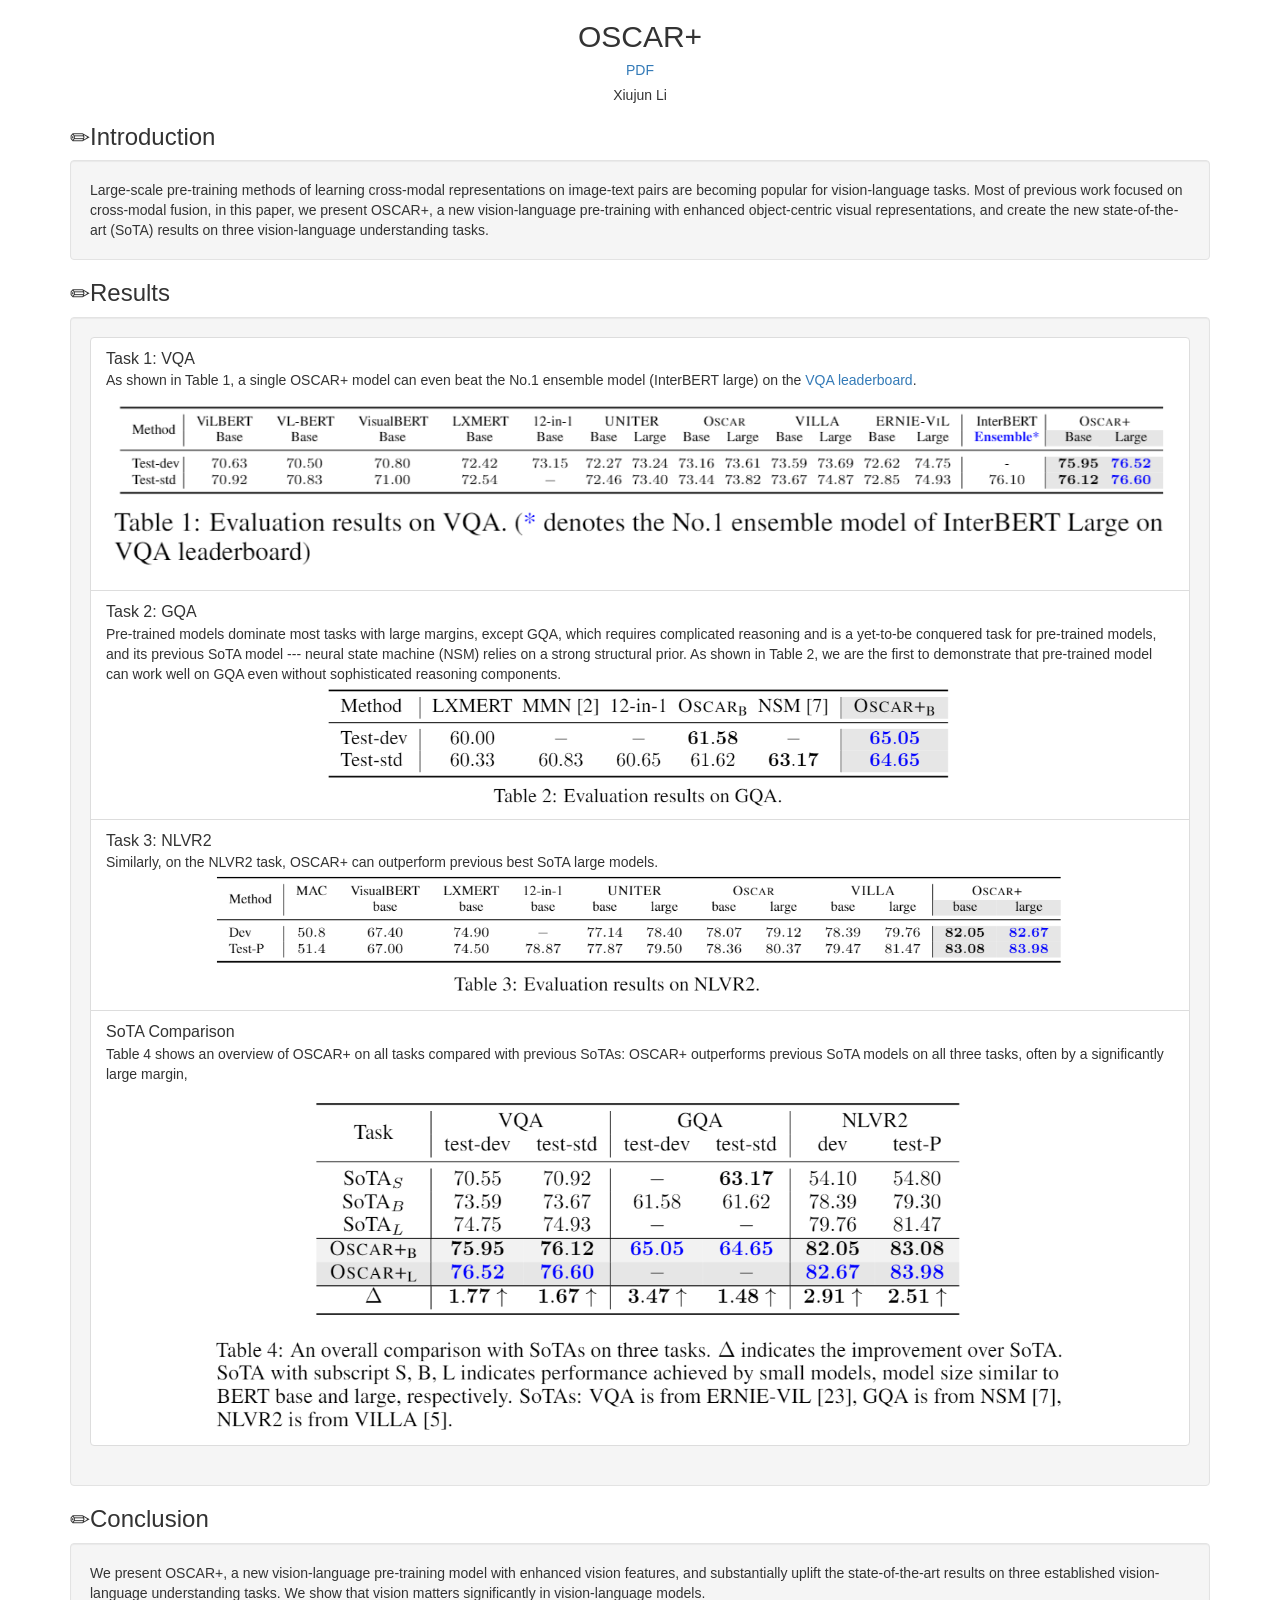
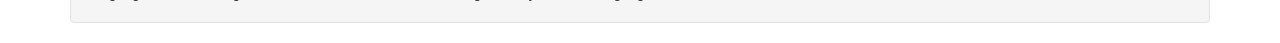
==== projects/oscar_plus.html @ 681ca514 "add oscar+" ====
<!DOCTYPE html>
<html lang="en">
	<head>
		<meta http-equiv="Content-Type" content="text/html; charset=UTF-8">
    	<meta charset="utf-8">
    	<meta http-equiv="X-UA-Compatible" content="IE=edge">
    	<meta name="viewport" content="width=device-width, initial-scale=1">
    	<meta name="description" content="OSCAR+">
    	<meta name="author" content="Xiujun Li">

    	<title>Xiujun Li</title>

      <style>
      .img-container {
        text-align: center;
      }
      </style>
		
    	<link href="../css/bootstrap.min.css" rel="stylesheet">
    	<link rel="stylesheet" href="../css/font-awesome.css">
    	<link rel="stylesheet" href="../css/bootstrap-social.css">
  	</head>
  
  <body>
    <div class="container">
      <!--
      <h2 class="text-center">
	       <img src="../imgs/index_circle.png" class="img-circle" alt="Xiujun Li">
      </h2>
      -->
     
      <h2 class="text-center">OSCAR+</h2>
      
      <!-- h4 class="text-center">
          Deep Learning, Deep Reinforcement Learning
      </h4 -->
      <h5 class="text-center">
          <a href="./oscar/cs599_oscar_plus.pdf" target="_blank">PDF</a>
      </h5>
      <h5 class="text-center">
          Xiujun Li
      </h5>
      
      
      <!-- 
      <h5 class="text-center" style='color:#888; font-weight:normal;'>
      	I am working at <a href="https://www.microsoft.com/en-us/research/lab/microsoft-research-ai/" target="_blank">MSR AI</a>, and <a href="https://www.cs.washington.edu/research/nlp" target="_blank">UW CSE</a> with <a href="https://homes.cs.washington.edu/~yejin/" target="_blank">Yejin Choi</a>.
      </h5>
      -->

      <!--
      <h5 class="text-center" style='color:#888; font-weight:normal;'><a href="https://scholar.google.com/citations?user=SW_WaQ0AAAAJ&hl=en" target="_blank">Google Scholar</a>
      </h5>
      -->

      <h3><span class="glyphicon glyphicon-pencil"></span>Introduction</h3>

      <div class="well">
        Large-scale pre-training methods of learning cross-modal representations on image-text pairs are becoming popular for vision-language tasks. Most of previous work focused on cross-modal fusion, in this paper, we present OSCAR+, a new vision-language pre-training with enhanced object-centric visual representations, and create the new state-of-the-art (SoTA) results on three vision-language understanding tasks.
      </div>

      <h3><span class="glyphicon glyphicon-pencil"></span>Results</h3>

      <div class="well">
        <ul class="list-group">
          <li class="list-group-item">
            <span style="font-size:12pt">Task 1: VQA</span><br>
            As shown in Table 1, a single OSCAR+ model can even beat the No.1 ensemble model (InterBERT large) on the <a href="https://eval.ai/web/challenges/challenge-page/514/leaderboard/1386">VQA leaderboard</a>.

            <div class="img-container">
            <img src="./oscar/vqa_results.PNG" alt="VQA results"  width=100% height=100%>
            </div>
          </li>

          <li class="list-group-item">
            <span style="font-size:12pt">Task 2: GQA</span><br>
            Pre-trained models dominate most tasks with large margins, except GQA, which requires complicated reasoning and is a yet-to-be conquered task for pre-trained models, and its previous SoTA model --- neural state machine (NSM) relies on a strong structural prior. As shown in Table 2, we are the first to demonstrate that pre-trained model can work well on GQA even without sophisticated reasoning components.

            <div class="img-container">
            <img src="./oscar/gqa_results.PNG" alt="GQA results"  width=60% height=60%>
            </div>
          </li>
          

          <li class="list-group-item">
            <span style="font-size:12pt">Task 3: NLVR2</span><br>
            Similarly, on the NLVR2 task, OSCAR+ can outperform previous best SoTA large models.

            <div class="img-container">
            <img src="./oscar/nlvr2_results.PNG" alt="NLVR2 results" width=80% height=80%>
            </div>
          </li>

          <li class="list-group-item">
            <span style="font-size:12pt">SoTA Comparison</span><br>
            Table 4 shows an overview of OSCAR+ on all tasks compared with previous SoTAs: OSCAR+ outperforms previous SoTA models on all three tasks, often by a significantly large margin,

            <div class="img-container">
            <img src="./oscar/overall_results.PNG" alt="overall results" width=80% height=80%>
            </div>
          </li>
        </ul>
      </div>

      <h3><span class="glyphicon glyphicon-pencil"></span>Conclusion</h3>
      
      <div class="well">
        We present OSCAR+, a new vision-language pre-training model with enhanced vision features, and substantially uplift the state-of-the-art results on three established vision-language understanding tasks. We show that vision matters significantly in vision-language models.
      </div>
      
      
     
    <!-- Placed at the end of the document so the pages load faster -->
    <script src="https://ajax.googleapis.com/ajax/libs/jquery/1.11.2/jquery.min.js"></script>
    <script src="./css/bootstrap.min.js"></script>
  
<object id="__symantecPKIClientMessenger" style="display: none;"></object><span id="__symantecPKIClientDetector" style="display: none;">__PRESENT</span></body></html>
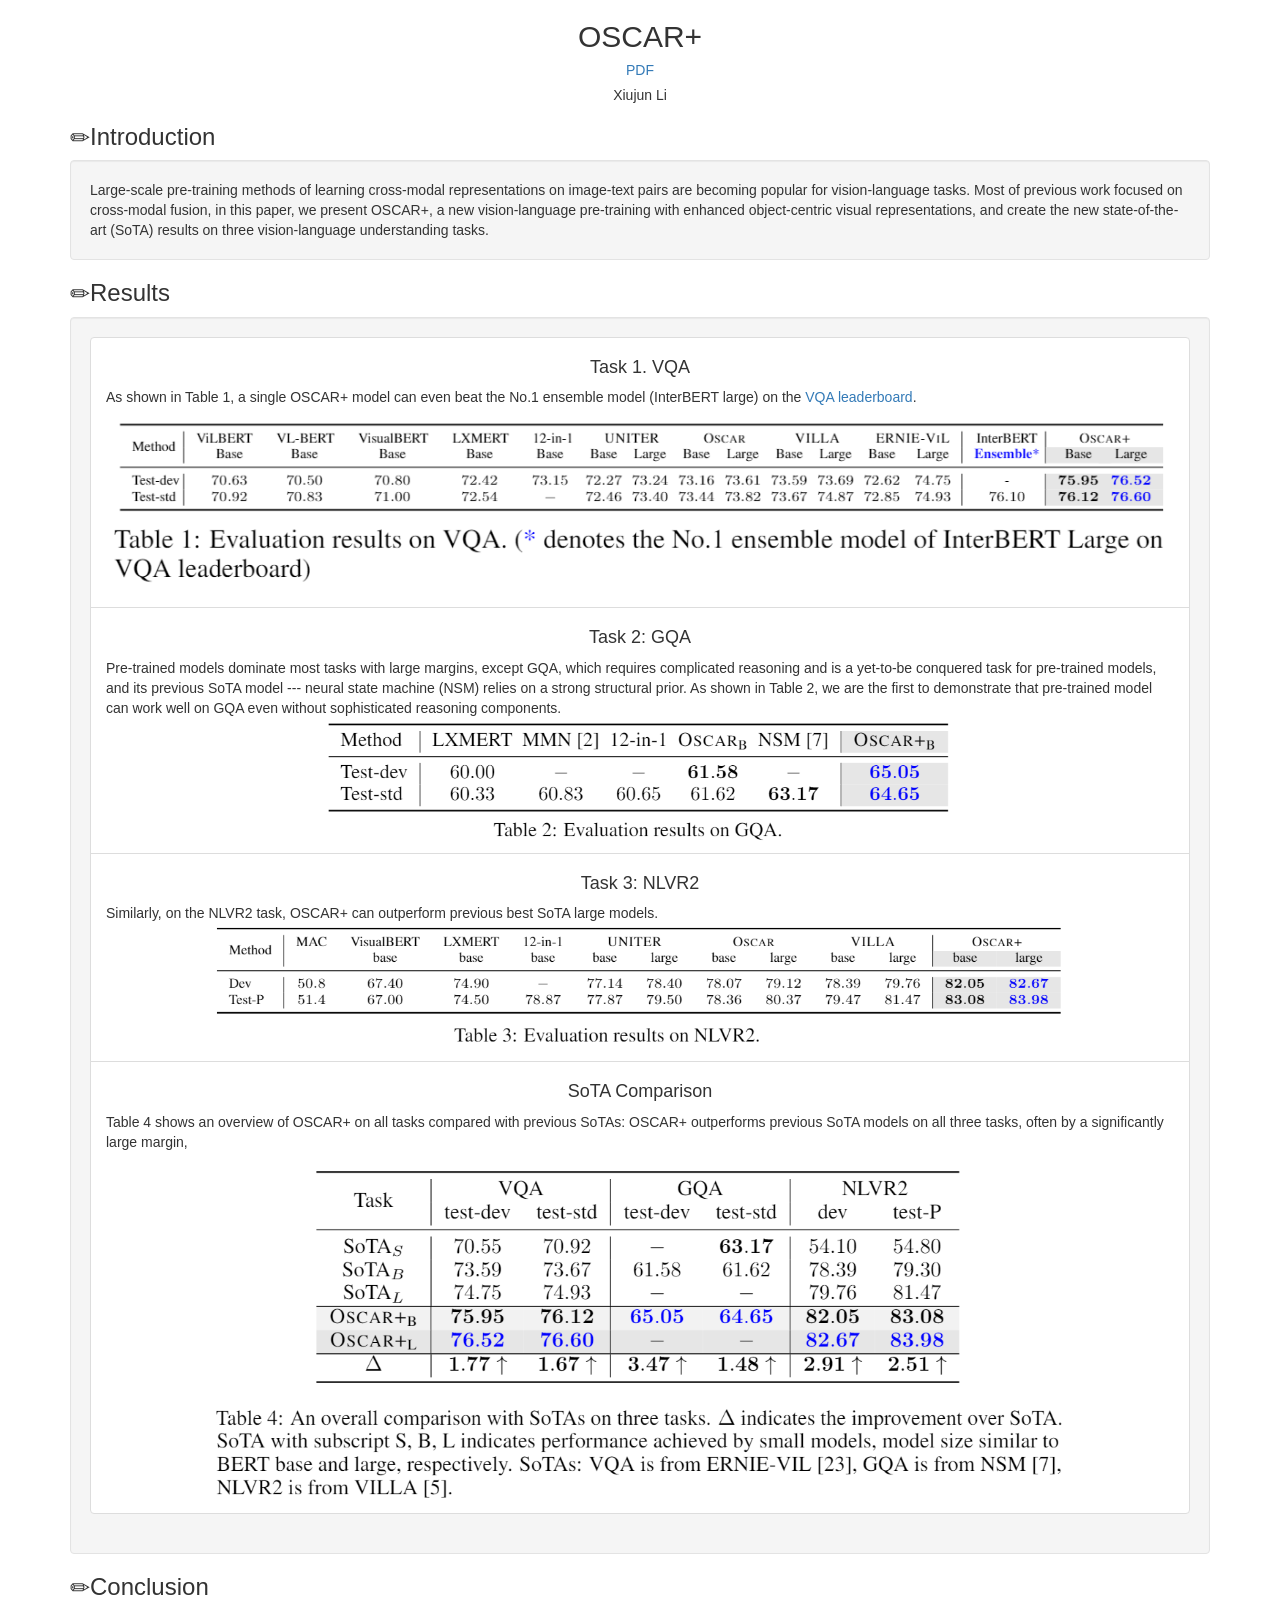
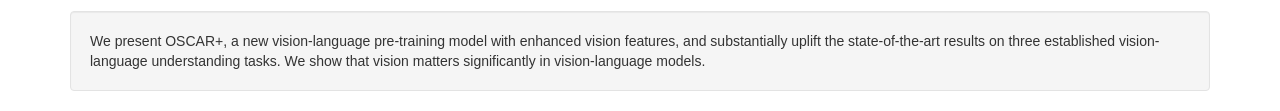
==== commit 129ed208: "add oscar+" ====
--- a/projects/oscar_plus.html
+++ b/projects/oscar_plus.html
@@ -64,7 +64,7 @@
       <div class="well">
         <ul class="list-group">
           <li class="list-group-item">
-            <span style="font-size:12pt">Task 1: VQA</span><br>
+            <h4 class="text-center">Task 1. VQA</h4>
             As shown in Table 1, a single OSCAR+ model can even beat the No.1 ensemble model (InterBERT large) on the <a href="https://eval.ai/web/challenges/challenge-page/514/leaderboard/1386">VQA leaderboard</a>.
 
             <div class="img-container">
@@ -73,7 +73,7 @@
           </li>
 
           <li class="list-group-item">
-            <span style="font-size:12pt">Task 2: GQA</span><br>
+            <h4 class="text-center">Task 2: GQA</h4>
             Pre-trained models dominate most tasks with large margins, except GQA, which requires complicated reasoning and is a yet-to-be conquered task for pre-trained models, and its previous SoTA model --- neural state machine (NSM) relies on a strong structural prior. As shown in Table 2, we are the first to demonstrate that pre-trained model can work well on GQA even without sophisticated reasoning components.
 
             <div class="img-container">
@@ -83,7 +83,7 @@
           
 
           <li class="list-group-item">
-            <span style="font-size:12pt">Task 3: NLVR2</span><br>
+            <h4 class="text-center">Task 3: NLVR2</h4>
             Similarly, on the NLVR2 task, OSCAR+ can outperform previous best SoTA large models.
 
             <div class="img-container">
@@ -92,7 +92,7 @@
           </li>
 
           <li class="list-group-item">
-            <span style="font-size:12pt">SoTA Comparison</span><br>
+            <h4 class="text-center">SoTA Comparison</h4>
             Table 4 shows an overview of OSCAR+ on all tasks compared with previous SoTAs: OSCAR+ outperforms previous SoTA models on all three tasks, often by a significantly large margin,
 
             <div class="img-container">
@@ -103,7 +103,7 @@
       </div>
 
       <h3><span class="glyphicon glyphicon-pencil"></span>Conclusion</h3>
-      
+
       <div class="well">
         We present OSCAR+, a new vision-language pre-training model with enhanced vision features, and substantially uplift the state-of-the-art results on three established vision-language understanding tasks. We show that vision matters significantly in vision-language models.
       </div>
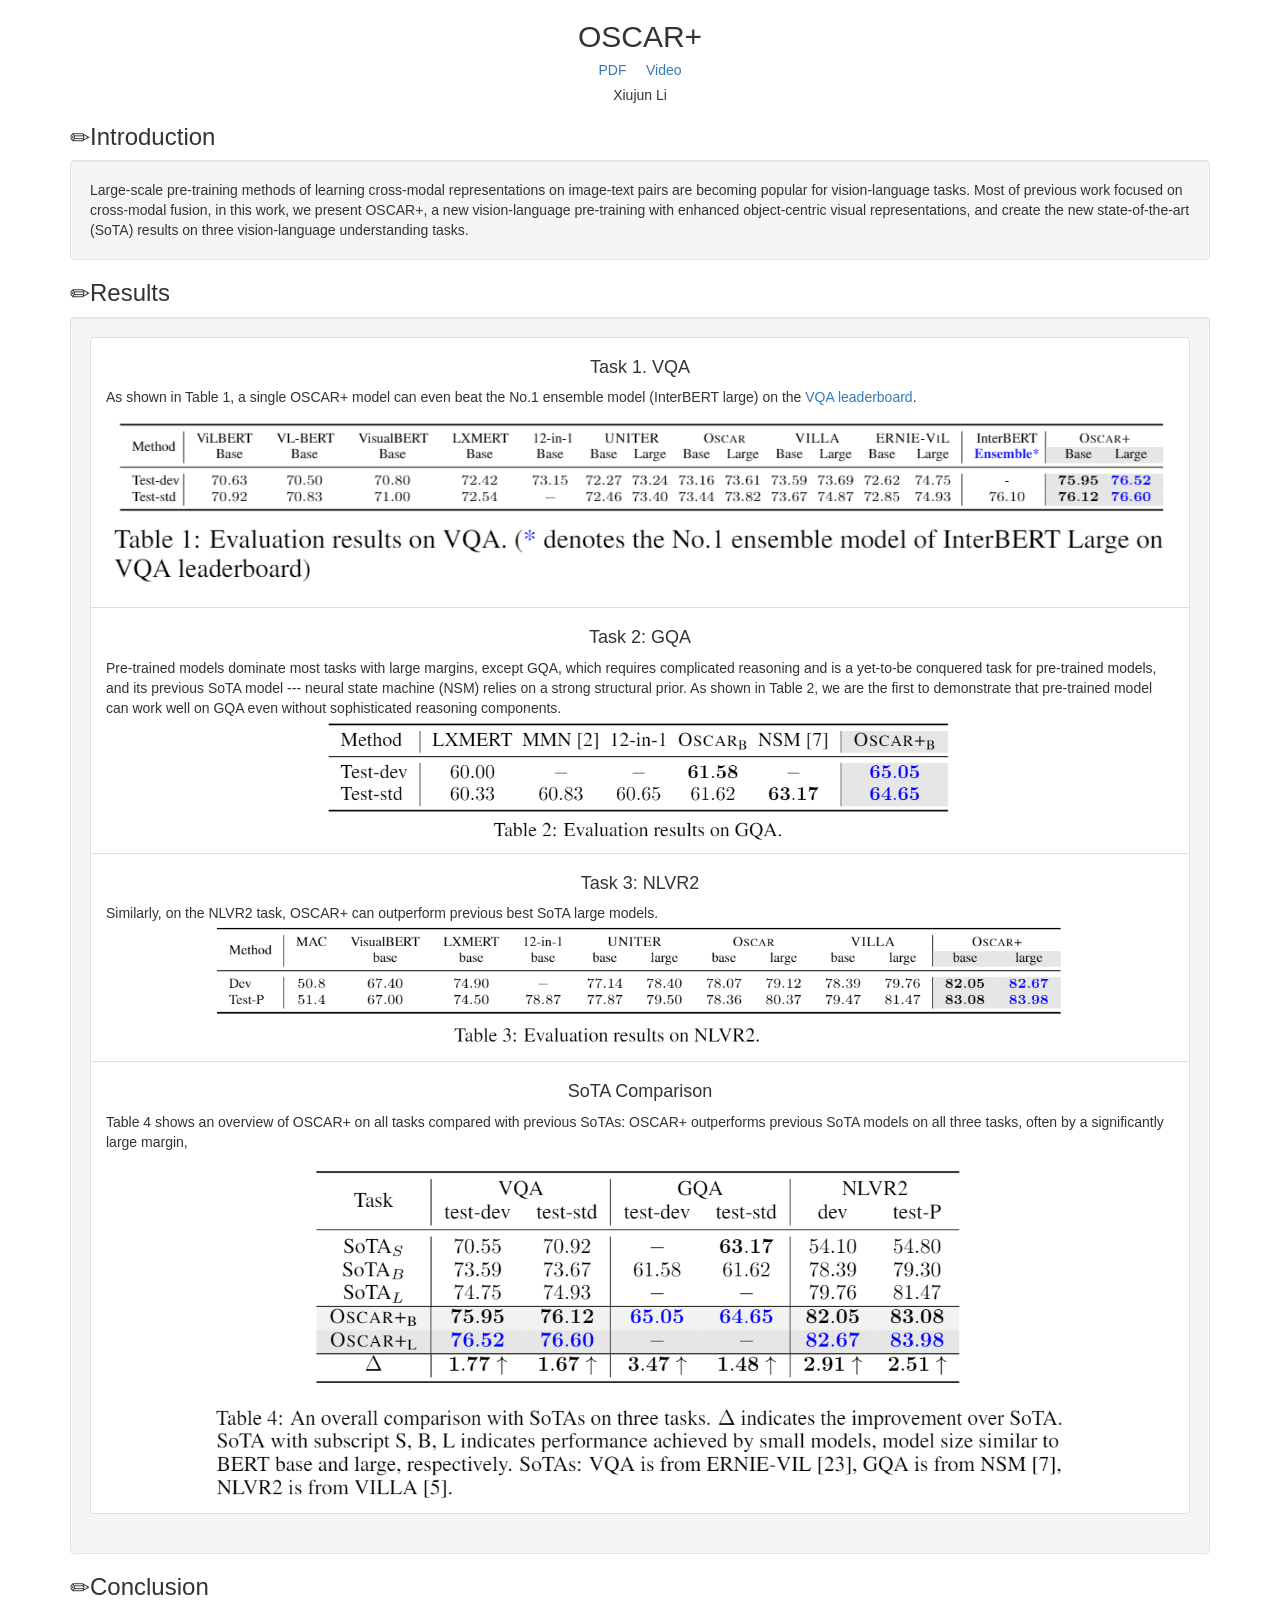
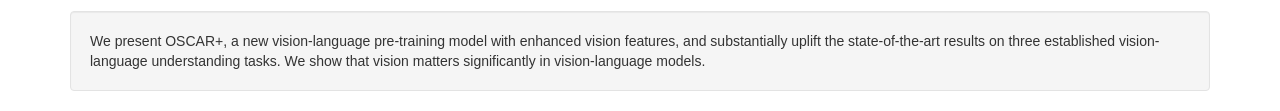
==== commit 7960a819: "add oscar+" ====
--- a/projects/oscar_plus.html
+++ b/projects/oscar_plus.html
@@ -35,7 +35,7 @@
           Deep Learning, Deep Reinforcement Learning
       </h4 -->
       <h5 class="text-center">
-          <a href="./oscar/cs599_oscar_plus.pdf" target="_blank">PDF</a>
+          <a href="./oscar/cs599_oscar_plus.pdf" target="_blank">PDF</a> &nbsp;&nbsp;&nbsp; <a href="./oscar/cs599_oscar_plus.pdf" target="_blank">Video</a>
       </h5>
       <h5 class="text-center">
           Xiujun Li
@@ -56,7 +56,7 @@
       <h3><span class="glyphicon glyphicon-pencil"></span>Introduction</h3>
 
       <div class="well">
-        Large-scale pre-training methods of learning cross-modal representations on image-text pairs are becoming popular for vision-language tasks. Most of previous work focused on cross-modal fusion, in this paper, we present OSCAR+, a new vision-language pre-training with enhanced object-centric visual representations, and create the new state-of-the-art (SoTA) results on three vision-language understanding tasks.
+        Large-scale pre-training methods of learning cross-modal representations on image-text pairs are becoming popular for vision-language tasks. Most of previous work focused on cross-modal fusion, in this work, we present OSCAR+, a new vision-language pre-training with enhanced object-centric visual representations, and create the new state-of-the-art (SoTA) results on three vision-language understanding tasks.
       </div>
 
       <h3><span class="glyphicon glyphicon-pencil"></span>Results</h3>
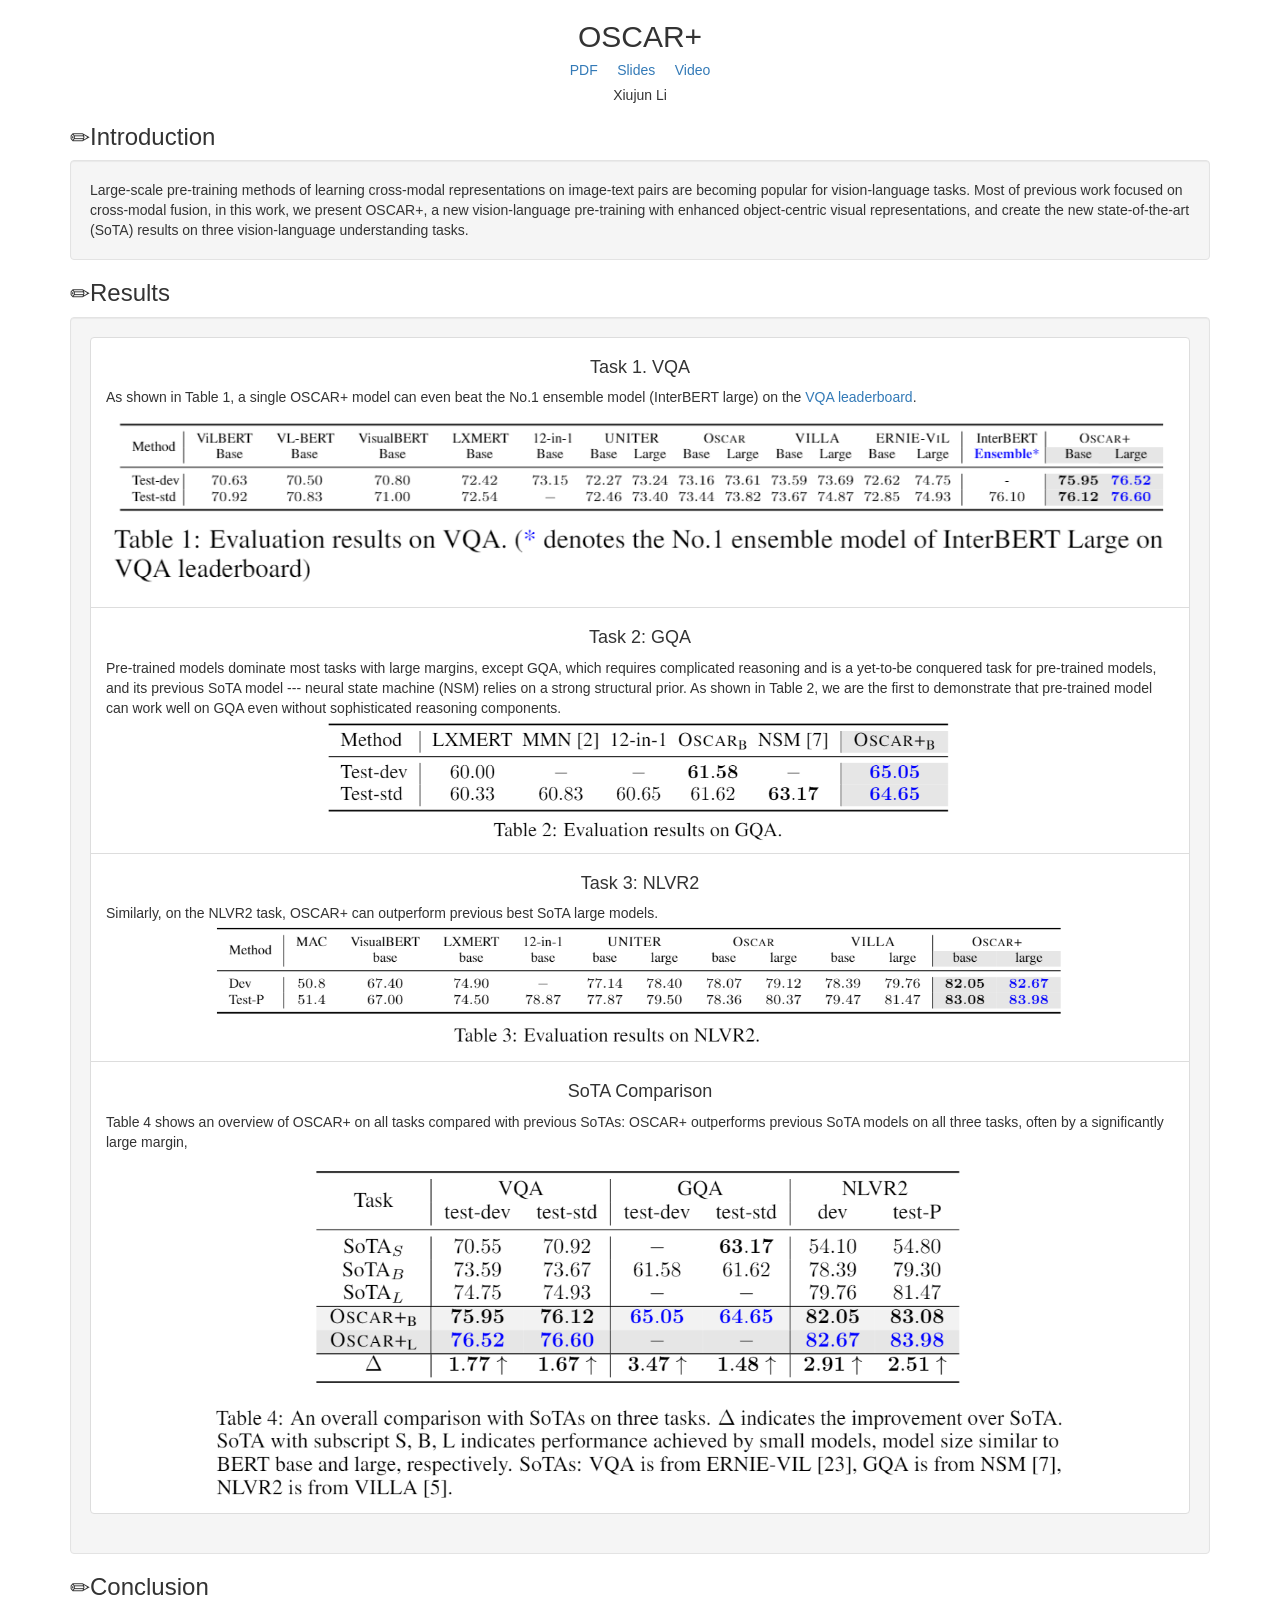
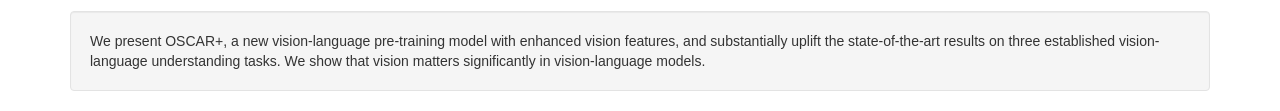
==== commit 84a48a98: "oscar+" ====
--- a/projects/oscar_plus.html
+++ b/projects/oscar_plus.html
@@ -8,7 +8,7 @@
     	<meta name="description" content="OSCAR+">
     	<meta name="author" content="Xiujun Li">
 
-    	<title>Xiujun Li</title>
+    	<title>OSCAR+</title>
 
       <style>
       .img-container {
@@ -35,7 +35,7 @@
           Deep Learning, Deep Reinforcement Learning
       </h4 -->
       <h5 class="text-center">
-          <a href="./oscar/cs599_oscar_plus.pdf" target="_blank">PDF</a> &nbsp;&nbsp;&nbsp; <a href="./oscar/cs599_oscar_plus.pdf" target="_blank">Video</a>
+          <a href="./oscar/cs599_oscar_plus.pdf" target="_blank">PDF</a> &nbsp;&nbsp;&nbsp; <a href="https://docs.google.com/presentation/d/1lBpyauE4UCzm9fOl-Dk-0f2CyxfDTx5kBJXiIsbRNFI/edit?usp=sharing" target="_blank">Slides</a> &nbsp;&nbsp;&nbsp; <a href="./oscar/cs599_oscar_plus.pdf" target="_blank">Video</a>
       </h5>
       <h5 class="text-center">
           Xiujun Li
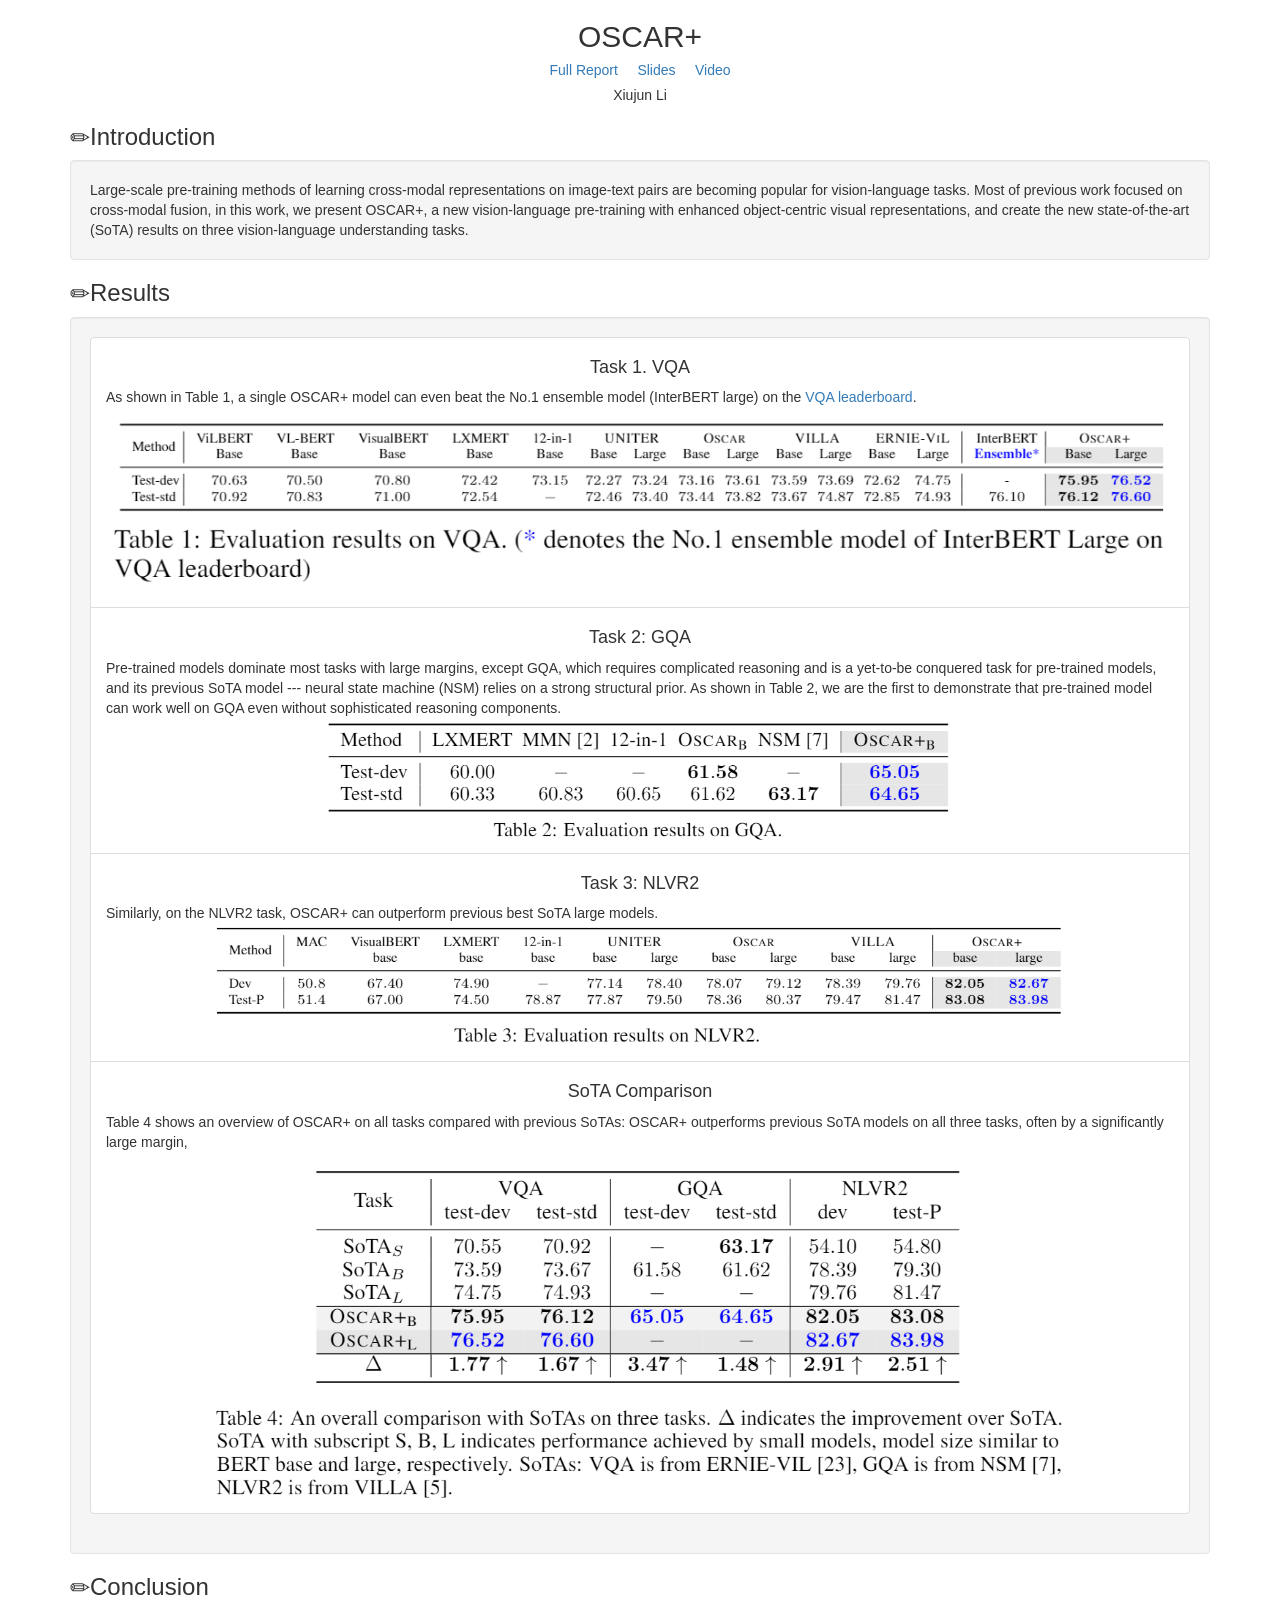
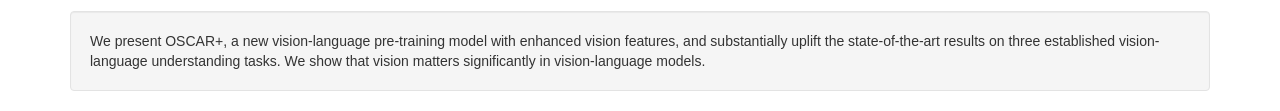
==== commit dde1b39c: "oscar+" ====
--- a/projects/oscar_plus.html
+++ b/projects/oscar_plus.html
@@ -35,7 +35,7 @@
           Deep Learning, Deep Reinforcement Learning
       </h4 -->
       <h5 class="text-center">
-          <a href="./oscar/cs599_oscar_plus.pdf" target="_blank">PDF</a> &nbsp;&nbsp;&nbsp; <a href="https://docs.google.com/presentation/d/1lBpyauE4UCzm9fOl-Dk-0f2CyxfDTx5kBJXiIsbRNFI/edit?usp=sharing" target="_blank">Slides</a> &nbsp;&nbsp;&nbsp; <a href="./oscar/cs599_oscar_plus.pdf" target="_blank">Video</a>
+          <a href="./oscar/cs599_oscar_plus.pdf" target="_blank">Full Report</a> &nbsp;&nbsp;&nbsp; <a href="https://docs.google.com/presentation/d/1lBpyauE4UCzm9fOl-Dk-0f2CyxfDTx5kBJXiIsbRNFI/edit?usp=sharing" target="_blank">Slides</a> &nbsp;&nbsp;&nbsp; <a href="./oscar/final_project_video.mp4" target="_blank">Video</a>
       </h5>
       <h5 class="text-center">
           Xiujun Li
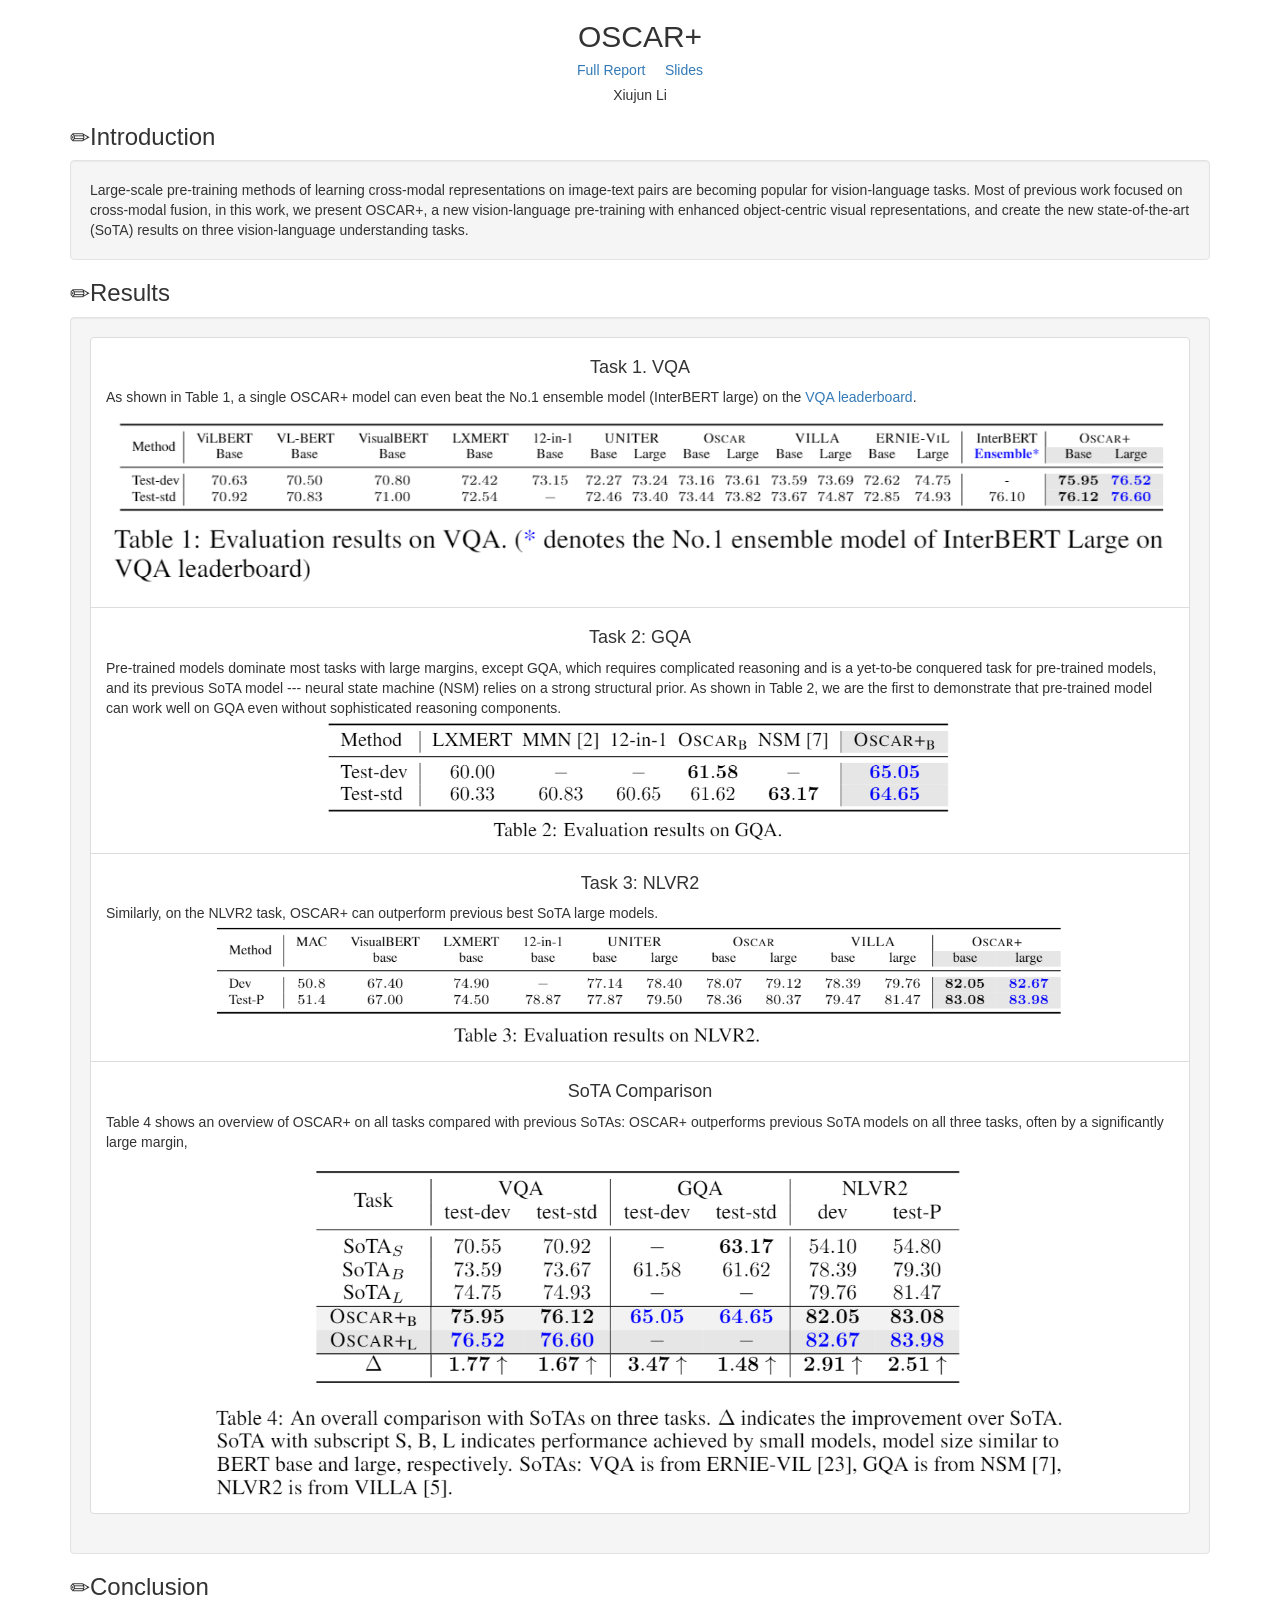
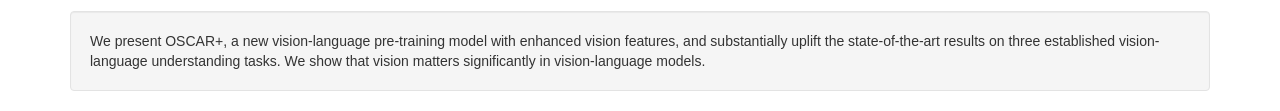
==== commit a1948508: "Update oscar_plus.html rm video" ====
--- a/projects/oscar_plus.html
+++ b/projects/oscar_plus.html
@@ -33,9 +33,10 @@
       
       <!-- h4 class="text-center">
           Deep Learning, Deep Reinforcement Learning
+	  <a href="./oscar/cs599_oscar_plus.pdf" target="_blank">Full Report</a> &nbsp;&nbsp;&nbsp; <a href="https://docs.google.com/presentation/d/1lBpyauE4UCzm9fOl-Dk-0f2CyxfDTx5kBJXiIsbRNFI/edit?usp=sharing" target="_blank">Slides</a> &nbsp;&nbsp;&nbsp; <a href="./oscar/final_project_video.mp4" target="_blank">Video</a>
       </h4 -->
       <h5 class="text-center">
-          <a href="./oscar/cs599_oscar_plus.pdf" target="_blank">Full Report</a> &nbsp;&nbsp;&nbsp; <a href="https://docs.google.com/presentation/d/1lBpyauE4UCzm9fOl-Dk-0f2CyxfDTx5kBJXiIsbRNFI/edit?usp=sharing" target="_blank">Slides</a> &nbsp;&nbsp;&nbsp; <a href="./oscar/final_project_video.mp4" target="_blank">Video</a>
+          <a href="./oscar/cs599_oscar_plus.pdf" target="_blank">Full Report</a> &nbsp;&nbsp;&nbsp; <a href="https://docs.google.com/presentation/d/1lBpyauE4UCzm9fOl-Dk-0f2CyxfDTx5kBJXiIsbRNFI/edit?usp=sharing" target="_blank">Slides</a>
       </h5>
       <h5 class="text-center">
           Xiujun Li
@@ -114,4 +115,4 @@
     <script src="https://ajax.googleapis.com/ajax/libs/jquery/1.11.2/jquery.min.js"></script>
     <script src="./css/bootstrap.min.js"></script>
   
-<object id="__symantecPKIClientMessenger" style="display: none;"></object><span id="__symantecPKIClientDetector" style="display: none;">__PRESENT</span></body></html>+<object id="__symantecPKIClientMessenger" style="display: none;"></object><span id="__symantecPKIClientDetector" style="display: none;">__PRESENT</span></body></html>
